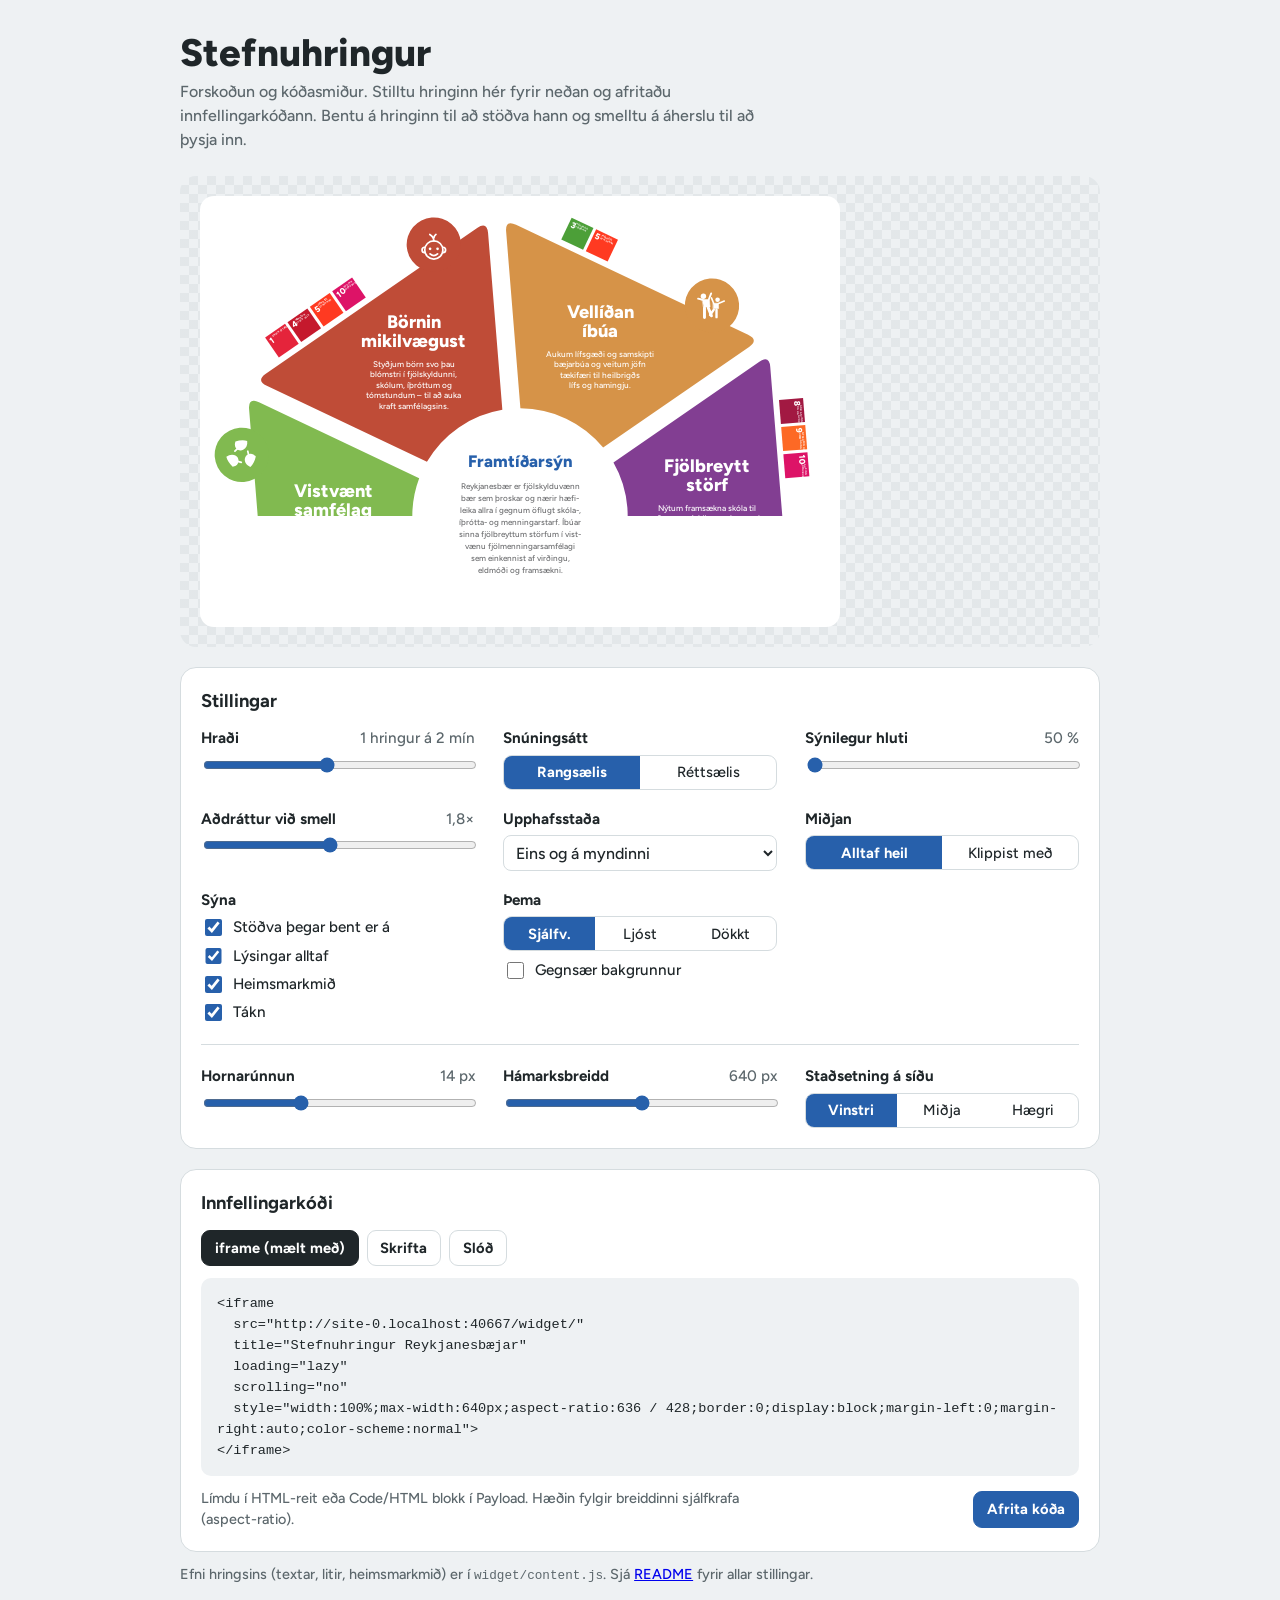
==== index.html @ a4ba89bf "Kóðasmiður: forskoðun á raunverulegu græjunni, stillingar án endurhleðslu Co-Authored-By: Claude Opu" ====
<!DOCTYPE html>
<html lang="is">
<head>
<meta charset="utf-8">
<meta name="viewport" content="width=device-width, initial-scale=1, viewport-fit=cover">
<title>Stefnuhringur – forskoðun og kóðasmiður</title>
<link rel="stylesheet" href="widget/fonts/fonts.css">
<style>
  :root {
    --page: #EEF1F3; --panel: #FFFFFF; --ink: #1F2629; --muted: #5C676C; --line: #D5DCDF;
    --accent: #2760AB;
    --font: "Circular Std", "Figtree", "Segoe UI", system-ui, -apple-system, sans-serif;
    box-sizing: border-box;
    padding-top: env(safe-area-inset-top, 0px);
    padding-bottom: env(safe-area-inset-bottom, 0px);
  }
  @media (prefers-color-scheme: dark) {
    :root:not([data-theme="light"]) { --page: #16191B; --panel: #1F2427; --ink: #E7ECEE; --muted: #9AA6AB; --line: #323B3F; --accent: #7FA8E0; }
  }
  :root[data-theme="dark"] { --page: #16191B; --panel: #1F2427; --ink: #E7ECEE; --muted: #9AA6AB; --line: #323B3F; --accent: #7FA8E0; }
  *, *::before, *::after { box-sizing: inherit; }
  html { scroll-padding-top: env(safe-area-inset-top, 0px); }
  body { margin: 0; background: var(--page); color: var(--ink); font-family: var(--font); font-size: 1rem; line-height: 1.5; }
  main { max-width: 60rem; margin: 0 auto; padding: 2rem 1.25rem 3rem; }
  h1 { font-weight: 800; font-size: clamp(1.8rem, 5vw, 2.4rem); line-height: 1.1; margin: 0 0 .35rem; }
  .lede { color: var(--muted); margin: 0 0 1.5rem; max-width: 38rem; }
  h2 { font-size: 1.15rem; font-weight: 700; margin: 0 0 .75rem; }

  .stage { padding: 1.25rem; border-radius: 16px; background:
    repeating-conic-gradient(color-mix(in srgb, var(--line) 45%, transparent) 0 25%, transparent 0 50%) 0 0 / 18px 18px; }
  .holder { width: 100%; }
  #preview { display: block; width: 100%; height: auto; border: 0; color-scheme: normal; }
  .sample { margin: .75rem 0 0; color: var(--muted); font-size: .9rem; }
  code { font-size: .88em; }

  /* ---------- builder ---------- */
  .settings { margin-top: 1.25rem; background: var(--panel); border: 1px solid var(--line); border-radius: 16px; padding: 1.25rem; }
  .grid { display: grid; grid-template-columns: repeat(auto-fit, minmax(14rem, 1fr)); gap: 1.1rem 1.75rem; }
  .ctl label.head, .ctl .head { font-weight: 700; font-size: .95rem; display: flex; justify-content: space-between; gap: .5rem; margin-bottom: .3rem; }
  .ctl output { font-weight: 500; color: var(--muted); }
  input[type=range] { width: 100%; accent-color: var(--accent); }
  select { width: 100%; font: inherit; padding: .4rem .5rem; border-radius: 8px; border: 1px solid var(--line); background: var(--panel); color: var(--ink); }
  .seg-ctl { display: flex; border: 1px solid var(--line); border-radius: 9px; overflow: hidden; }
  .seg-ctl label { flex: 1; text-align: center; padding: .35rem .4rem; cursor: pointer; font-size: .92rem; }
  .seg-ctl input { position: absolute; opacity: 0; pointer-events: none; }
  .seg-ctl label:has(input:checked) { background: var(--accent); color: var(--panel); font-weight: 700; }
  .seg-ctl label:has(input:focus-visible) { outline: 2px solid var(--accent); outline-offset: -3px; }
  .checks { display: grid; gap: .35rem; }
  .checks label { display: flex; gap: .5rem; align-items: center; font-size: .95rem; cursor: pointer; }
  .checks input { accent-color: var(--accent); width: 1.05rem; height: 1.05rem; }
  hr { border: 0; border-top: 1px solid var(--line); margin: 1.25rem 0; }

  .code { margin-top: 1.25rem; background: var(--panel); border: 1px solid var(--line); border-radius: 16px; padding: 1.25rem; }
  .tabs { display: flex; gap: .5rem; margin-bottom: .75rem; flex-wrap: wrap; }
  .tabs button, .copy { font: inherit; font-size: .92rem; font-weight: 700; border-radius: 9px; padding: .4rem .8rem; cursor: pointer; border: 1px solid var(--line); background: transparent; color: var(--ink); }
  .tabs button[aria-selected="true"] { background: var(--ink); color: var(--panel); border-color: var(--ink); }
  .copy { background: var(--accent); border-color: var(--accent); color: #fff; }
  pre { margin: 0; overflow-x: auto; background: var(--page); border-radius: 10px; padding: .9rem 1rem; font-size: .85rem; line-height: 1.55; white-space: pre-wrap; word-break: break-all; }
  .code-foot { display: flex; justify-content: space-between; align-items: center; gap: 1rem; margin-top: .75rem; flex-wrap: wrap; }
  .hint { color: var(--muted); font-size: .9rem; margin: 0; max-width: 36rem; }
</style>
</head>
<body>
<main>
  <h1>Stefnuhringur</h1>
  <p class="lede">Forskoðun og kóðasmiður. Stilltu hringinn hér fyrir neðan og afritaðu innfellingarkóðann. Bentu á hringinn til að stöðva hann og smelltu á áherslu til að þysja inn.</p>

  <div class="stage"><div class="holder" id="holder">
    <iframe id="preview" title="Forskoðun: Stefnuhringur Reykjanesbæjar" scrolling="no"></iframe>
  </div></div>

  <form class="settings" id="form">
    <h2>Stillingar</h2>
    <div class="grid">
      <div class="ctl"><label class="head" for="speed">Hraði <output id="o-speed"></output></label>
        <input id="speed" name="speed" type="range" min="0" max="20" step="1"></div>
      <div class="ctl"><span class="head">Snúningsátt</span>
        <div class="seg-ctl" role="radiogroup" aria-label="Snúningsátt">
          <label><input type="radio" name="dir" value="ccw">Rangsælis</label>
          <label><input type="radio" name="dir" value="cw">Réttsælis</label>
        </div></div>
      <div class="ctl"><label class="head" for="visible">Sýnilegur hluti <output id="o-visible"></output></label>
        <input id="visible" name="visible" type="range" min="50" max="100" step="5"></div>
      <div class="ctl"><label class="head" for="zoom">Aðdráttur við smell <output id="o-zoom"></output></label>
        <input id="zoom" name="zoom" type="range" min="1.2" max="2.5" step="0.1"></div>
      <div class="ctl"><label class="head" for="start">Upphafsstaða</label>
        <select id="start" name="start"></select></div>
      <div class="ctl"><span class="head">Miðjan</span>
        <div class="seg-ctl" role="radiogroup" aria-label="Miðjan">
          <label><input type="radio" name="hub" value="full">Alltaf heil</label>
          <label><input type="radio" name="hub" value="cut">Klippist með</label>
        </div></div>
      <div class="ctl"><span class="head">Sýna</span>
        <div class="checks">
          <label><input type="checkbox" name="pause"> Stöðva þegar bent er á</label>
          <label><input type="checkbox" name="desc"> Lýsingar alltaf</label>
          <label><input type="checkbox" name="sdg"> Heimsmarkmið</label>
          <label><input type="checkbox" name="icons"> Tákn</label>
        </div></div>
      <div class="ctl"><span class="head">Þema</span>
        <div class="seg-ctl" role="radiogroup" aria-label="Þema">
          <label><input type="radio" name="theme" value="auto">Sjálfv.</label>
          <label><input type="radio" name="theme" value="light">Ljóst</label>
          <label><input type="radio" name="theme" value="dark">Dökkt</label>
        </div>
        <div class="checks" style="margin-top:.5rem"><label><input type="checkbox" name="transparent"> Gegnsær bakgrunnur</label></div></div>
    </div>
    <hr>
    <div class="grid">
      <div class="ctl"><label class="head" for="radius">Hornarúnnun <output id="o-radius"></output></label>
        <input id="radius" name="radius" type="range" min="0" max="40" step="1"></div>
      <div class="ctl"><label class="head" for="maxw">Hámarksbreidd <output id="o-maxw"></output></label>
        <input id="maxw" name="maxw" type="range" min="280" max="1000" step="20"></div>
      <div class="ctl"><span class="head">Staðsetning á síðu</span>
        <div class="seg-ctl" role="radiogroup" aria-label="Staðsetning á síðu">
          <label><input type="radio" name="align" value="left">Vinstri</label>
          <label><input type="radio" name="align" value="center">Miðja</label>
          <label><input type="radio" name="align" value="right">Hægri</label>
        </div></div>
    </div>
  </form>

  <section class="code">
    <h2>Innfellingarkóði</h2>
    <div class="tabs" role="tablist">
      <button type="button" role="tab" aria-selected="true" data-tab="iframe">iframe (mælt með)</button>
      <button type="button" role="tab" aria-selected="false" data-tab="script">Skrifta</button>
      <button type="button" role="tab" aria-selected="false" data-tab="url">Slóð</button>
    </div>
    <pre id="codeOut"></pre>
    <div class="code-foot">
      <p class="hint" id="codeHint"></p>
      <button type="button" class="copy" id="copy">Afrita kóða</button>
    </div>
  </section>
  <p class="sample">Efni hringsins (textar, litir, heimsmarkmið) er í <code>widget/content.js</code>. Sjá <a href="https://github.com/Reykjanesbaer/stefnuhringur#readme">README</a> fyrir allar stillingar.</p>
</main>

<script src="widget/content.js"></script>
<script src="widget/config.js"></script>
<script>
/*
 * Kóðasmiður. Forskoðunin er raunverulega græjan (widget/) í iframe, svo
 * ritstjóri sér nákvæmlega það sem vefurinn fær. Stillingar berast henni
 * með postMessage — hún endurhleðst ekki og hringurinn hoppar ekki.
 */
(function () {
  'use strict';

  var cfg = window.StefnuConfig;
  var content = window.StefnuContent;
  var base = location.origin + location.pathname.replace(/[^/]*$/, '');
  var $ = function (id) { return document.getElementById(id); };

  var SPEED_STEPS = [0, 600, 480, 360, 300, 240, 200, 180, 150, 120, 100, 90, 75, 60, 50, 45, 40, 35, 30, 25, 20];
  /* Stillingar sem stýra aðeins iframe-inum, ekki græjunni */
  var FRAME_DEF = { maxw: 640, align: 'left' };

  var q = new URLSearchParams(location.search);
  var opts = cfg.parse(location.search);
  var maxw = parseInt(q.get('maxw'), 10);
  var frameOpts = {
    maxw: maxw >= 280 && maxw <= 1000 ? maxw : FRAME_DEF.maxw,
    align: ['left', 'center', 'right'].indexOf(q.get('align')) !== -1 ? q.get('align') : FRAME_DEF.align
  };

  var form = $('form'), frame = $('preview'), startSel = form.elements.start;
  var tab = 'iframe';

  function speedToStep(s) {
    var best = 0, d = Infinity;
    SPEED_STEPS.forEach(function (v, i) {
      var dd = Math.abs(v - s);
      if (dd < d) { d = dd; best = i; }
    });
    return best;
  }

  function fmtSpeed(s) {
    if (!s) return 'stopp';
    var m = Math.floor(s / 60), r = s % 60;
    return '1 hringur á ' + (m ? m + ' mín' + (r ? ' ' + r + ' sek' : '') : r + ' sek');
  }

  function margins(align) {
    if (align === 'center') return 'margin-left:auto;margin-right:auto';
    if (align === 'right') return 'margin-left:auto;margin-right:0';
    return 'margin-left:0;margin-right:auto';
  }

  /* Upphafsstöður úr content.js */
  [['mynd', 'Eins og á myndinni']].concat(content.segments.map(function (s) {
    return [s.key, s.title.join(' ') + ' efst'];
  })).forEach(function (p) {
    var o = document.createElement('option');
    o.value = p[0];
    o.textContent = p[1];
    startSel.appendChild(o);
  });

  function toForm() {
    var el = form.elements;
    el.speed.value = speedToStep(opts.speed);
    el.visible.value = opts.visible;
    el.zoom.value = opts.zoom;
    el.radius.value = opts.radius;
    el.maxw.value = frameOpts.maxw;
    startSel.value = opts.start;
    ['dir', 'hub', 'theme'].forEach(function (n) {
      form.querySelectorAll('input[name=' + n + ']').forEach(function (r) { r.checked = r.value === opts[n]; });
    });
    form.querySelectorAll('input[name=align]').forEach(function (r) { r.checked = r.value === frameOpts.align; });
    ['pause', 'desc', 'sdg', 'icons'].forEach(function (n) { el[n].checked = !!opts[n]; });
    el.transparent.checked = opts.bg === 'transparent';
  }

  function fromForm() {
    var el = form.elements, raw = {};
    raw.speed = SPEED_STEPS[+el.speed.value];
    raw.visible = el.visible.value;
    raw.zoom = el.zoom.value;
    raw.radius = el.radius.value;
    raw.start = startSel.value;
    ['dir', 'hub', 'theme'].forEach(function (n) {
      var r = form.querySelector('input[name=' + n + ']:checked');
      raw[n] = r ? r.value : null;
    });
    ['pause', 'desc', 'sdg', 'icons'].forEach(function (n) { raw[n] = el[n].checked ? 1 : 0; });
    raw.bg = el.transparent.checked ? 'transparent' : '';
    opts = cfg.parse(raw);
    frameOpts.maxw = +el.maxw.value;
    var a = form.querySelector('input[name=align]:checked');
    frameOpts.align = a ? a.value : 'left';
    sendToPreview();
    render();
  }

  function widgetQuery() {
    var p = new URLSearchParams();
    cfg.changed(opts).forEach(function (kv) { p.set(kv[0], kv[1]); });
    return p.toString();
  }

  function sendToPreview() {
    if (!frame.contentWindow) return;
    frame.contentWindow.postMessage({ type: 'stefnuhringur:options', options: opts }, location.origin);
  }

  function render() {
    var ratio = cfg.aspect(opts);
    var marg = margins(frameOpts.align);

    $('o-speed').textContent = fmtSpeed(opts.speed);
    $('o-visible').textContent = opts.visible + ' %';
    $('o-zoom').textContent = opts.zoom.toFixed(1).replace('.', ',') + '×';
    $('o-radius').textContent = opts.radius + ' px';
    $('o-maxw').textContent = frameOpts.maxw + ' px';

    var holder = $('holder');
    holder.style.maxWidth = frameOpts.maxw + 'px';
    holder.style.marginLeft = frameOpts.align === 'left' ? '0' : 'auto';
    holder.style.marginRight = frameOpts.align === 'right' ? '0' : 'auto';
    frame.style.aspectRatio = ratio;

    var wq = widgetQuery();
    var url = base + 'widget/' + (wq ? '?' + wq : '');
    var code = '', hint = '';

    if (tab === 'iframe') {
      code = '<iframe\n' +
        '  src="' + url + '"\n' +
        '  title="' + content.label + '"\n' +
        '  loading="lazy"\n' +
        '  scrolling="no"\n' +
        '  style="width:100%;max-width:' + frameOpts.maxw + 'px;aspect-ratio:' + ratio +
        ';border:0;display:block;' + marg + ';color-scheme:normal">\n' +
        '</iframe>';
      hint = 'Límdu í HTML-reit eða Code/HTML blokk í Payload. Hæðin fylgir breiddinni sjálfkrafa (aspect-ratio).';
    } else if (tab === 'script') {
      var attrs = cfg.changed(opts).map(function (kv) { return '  data-' + kv[0] + '="' + kv[1] + '"'; });
      if (frameOpts.align !== 'left') attrs.push('  data-align="' + frameOpts.align + '"');
      attrs.push('  data-max-width="' + frameOpts.maxw + 'px"');
      code = '<script\n  src="' + base + 'embed.js"\n' + attrs.join('\n') + '>\n<\/script>';
      hint = 'Aðeins ef Payload-uppsetningin leyfir <script>. Annars skaltu nota iframe.';
    } else {
      code = url;
      hint = 'Bein slóð á græjuna, t.d. til að prófa stillingar.';
    }
    $('codeOut').textContent = code;
    $('codeHint').textContent = hint;

    /* Slóð síðunnar geymir stillingarnar svo hægt sé að deila henni */
    var pq = new URLSearchParams(wq);
    if (frameOpts.maxw !== FRAME_DEF.maxw) pq.set('maxw', frameOpts.maxw);
    if (frameOpts.align !== FRAME_DEF.align) pq.set('align', frameOpts.align);
    try {
      history.replaceState(null, '', location.pathname + (pq.toString() ? '?' + pq : ''));
    } catch (e) { /* t.d. file:// */ }
  }

  form.addEventListener('input', fromForm);
  form.addEventListener('change', fromForm);
  form.addEventListener('submit', function (e) { e.preventDefault(); });

  document.querySelectorAll('.tabs button').forEach(function (b) {
    b.addEventListener('click', function () {
      tab = b.dataset.tab;
      document.querySelectorAll('.tabs button').forEach(function (x) {
        x.setAttribute('aria-selected', x === b ? 'true' : 'false');
      });
      render();
    });
  });

  $('copy').addEventListener('click', function (e) {
    var btn = e.currentTarget, out = $('codeOut');
    function done(text) {
      btn.textContent = text;
      setTimeout(function () { btn.textContent = 'Afrita kóða'; }, 1800);
    }
    function selectCode() {
      var r = document.createRange();
      r.selectNodeContents(out);
      var s = getSelection();
      s.removeAllRanges();
      s.addRange(r);
      done('Valið, ýttu á Ctrl+C');
    }
    if (navigator.clipboard && navigator.clipboard.writeText) {
      navigator.clipboard.writeText(out.textContent).then(function () { done('Afritað'); }, selectCode);
    } else selectCode();
  });

  /* Græjan fær stillingarnar í slóðinni við fyrstu hleðslu og aftur eftir hana */
  var wq0 = widgetQuery();
  frame.addEventListener('load', sendToPreview);
  frame.src = 'widget/' + (wq0 ? '?' + wq0 : '');

  toForm();
  render();
})();
</script>
</body>
</html>
---- widget/fonts/fonts.css ----
/*
 * Stefnuhringur — letur.
 *
 * Græjan notar breytuna --sh-font (widget.css):
 *   "Circular Std", "Figtree", system-ui, …
 *
 * CIRCULAR STD (letur Reykjanesbæjar, leyfisskylt frá Lineto)
 * Til að virkja: settu vefútgáfur í þessa möppu og taktu athugasemdina af
 * @font-face-reglunum hér fyrir neðan.
 *
 *   CircularStd-Book.woff2   → texti í miðju og lýsingar (500)
 *   CircularStd-Bold.woff2   → tölur á heimsmarkmiðareitum (700)
 *   CircularStd-Black.woff2  → heiti áherslna og „Framtíðarsýn“ (800)
 *
 * Breyting úr .otf:  pip install fonttools brotli
 *   fonttools ttLib.woff2 compress CircularStd-Book.otf
 *
 * Þar til þær eru komnar er Figtree (SIL OFL 1.1) notað, sjá OFL-Figtree.txt.
 */

/*
@font-face {
  font-family: "Circular Std";
  src: url("CircularStd-Book.woff2") format("woff2");
  font-weight: 400 500;
  font-style: normal;
  font-display: swap;
}
@font-face {
  font-family: "Circular Std";
  src: url("CircularStd-Bold.woff2") format("woff2");
  font-weight: 600 700;
  font-style: normal;
  font-display: swap;
}
@font-face {
  font-family: "Circular Std";
  src: url("CircularStd-Black.woff2") format("woff2");
  font-weight: 800 900;
  font-style: normal;
  font-display: swap;
}
*/

@font-face {
  font-family: "Figtree";
  src: url("figtree-500.woff2") format("woff2");
  font-weight: 400 500;
  font-style: normal;
  font-display: swap;
}
@font-face {
  font-family: "Figtree";
  src: url("figtree-700.woff2") format("woff2");
  font-weight: 600 700;
  font-style: normal;
  font-display: swap;
}
@font-face {
  font-family: "Figtree";
  src: url("figtree-800.woff2") format("woff2");
  font-weight: 800 900;
  font-style: normal;
  font-display: swap;
}
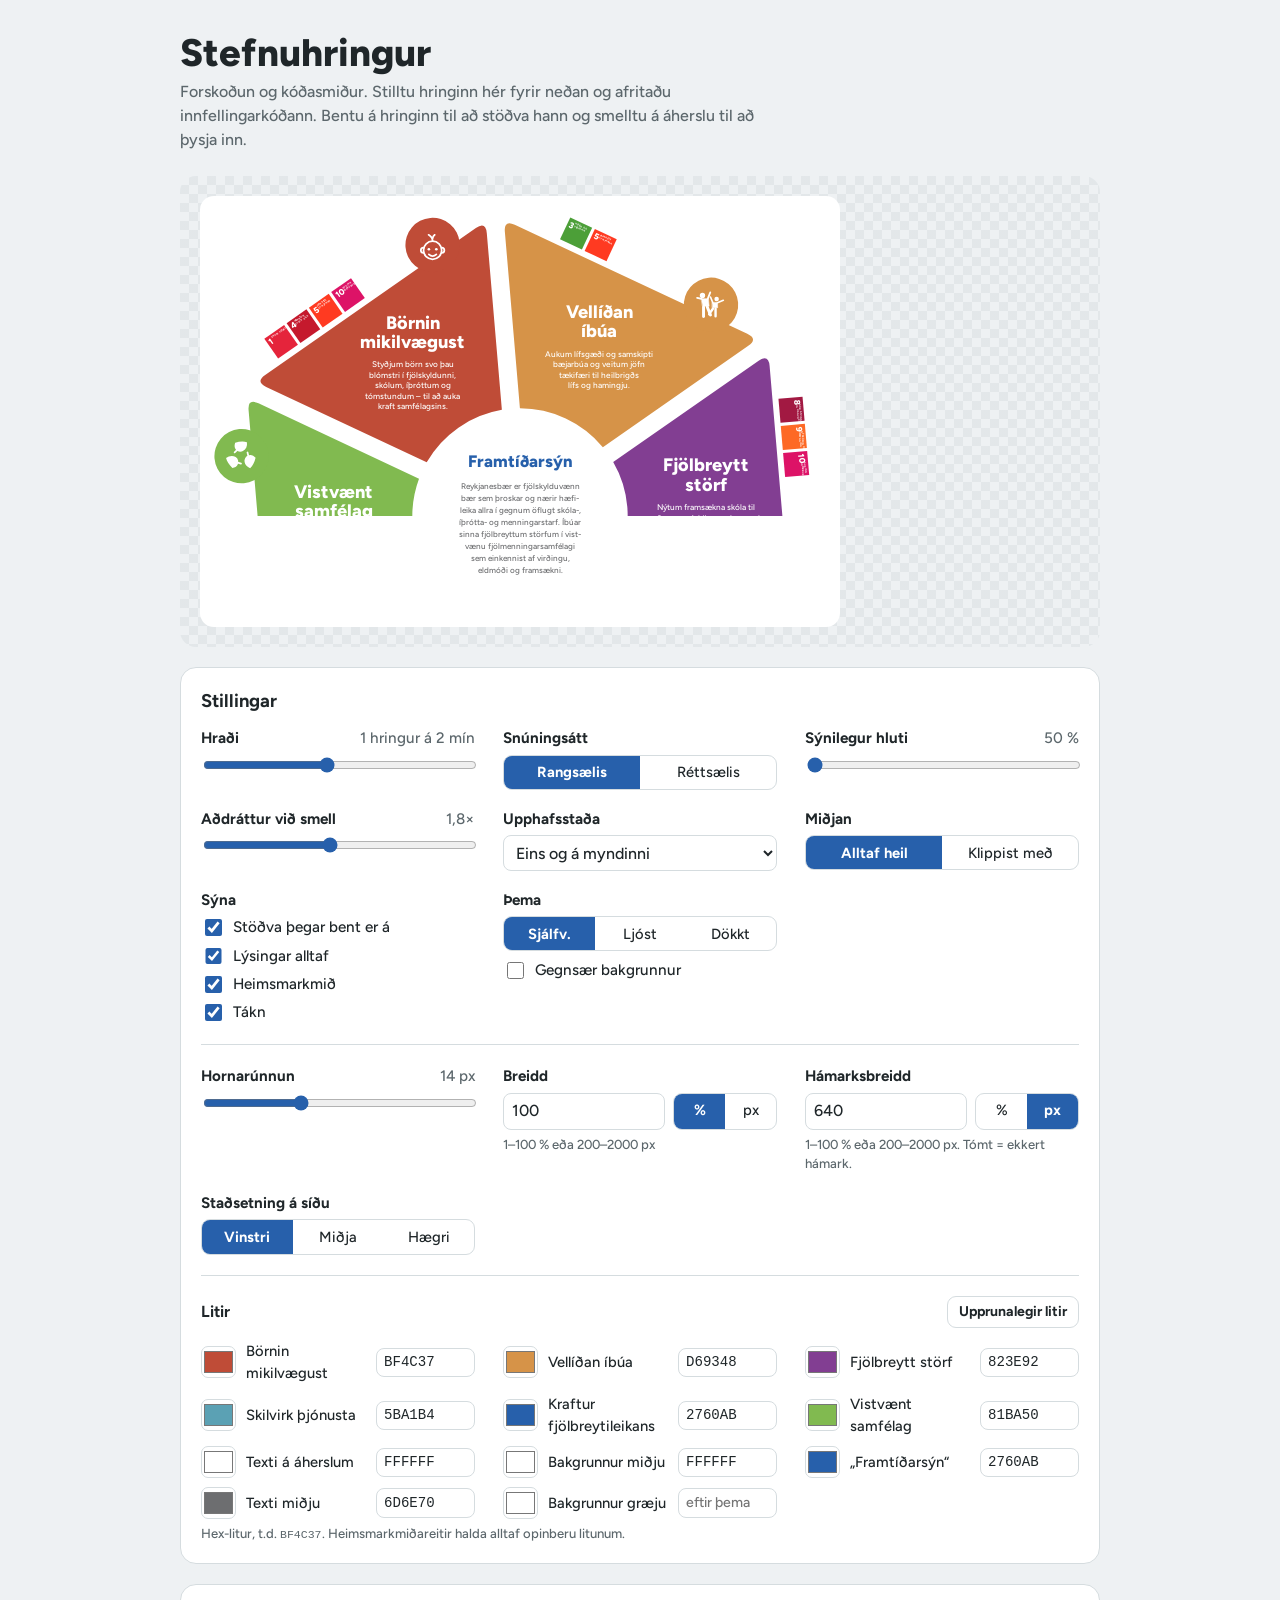
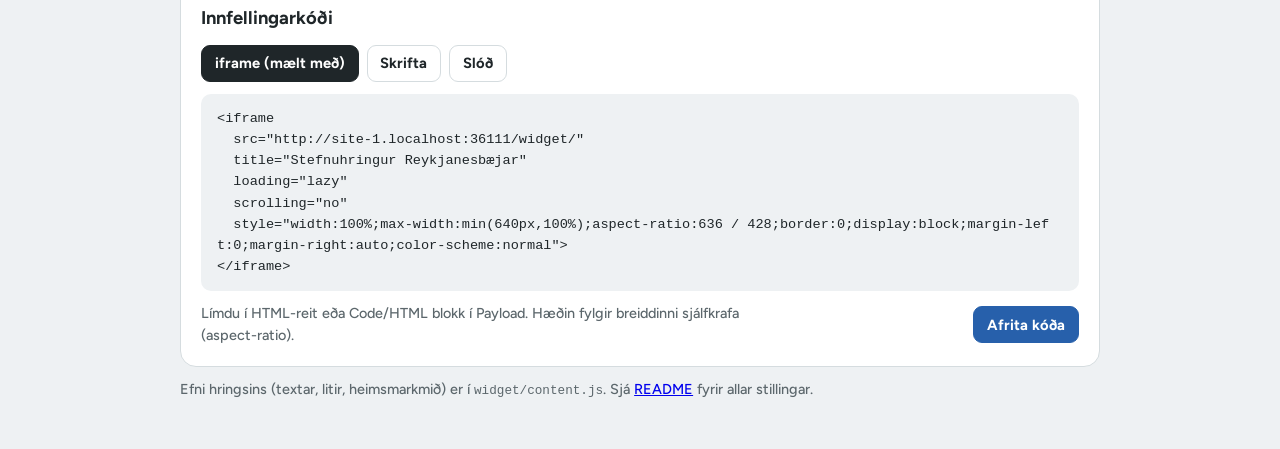
==== commit 6765b2c7: "Kóðasmiður: Litir-hluti og Breidd / Hámarksbreidd með % / px Litaval og hex-reitur samstillt í báðar" ====
--- a/index.html
+++ b/index.html
@@ -49,6 +49,23 @@
   .checks label { display: flex; gap: .5rem; align-items: center; font-size: .95rem; cursor: pointer; }
   .checks input { accent-color: var(--accent); width: 1.05rem; height: 1.05rem; }
   hr { border: 0; border-top: 1px solid var(--line); margin: 1.25rem 0; }
+  h3 { font-size: 1rem; font-weight: 700; margin: 0 0 .75rem; }
+  .field-hint { color: var(--muted); font-size: .82rem; margin: .3rem 0 0; }
+
+  .size { display: flex; gap: .5rem; align-items: stretch; }
+  .size input[type=number] { flex: 1; min-width: 0; font: inherit; padding: .35rem .5rem; border-radius: 8px; border: 1px solid var(--line); background: var(--panel); color: var(--ink); }
+  .size .seg-ctl { flex: 0 0 6.5rem; }
+
+  .colors-head { display: flex; justify-content: space-between; align-items: center; gap: 1rem; flex-wrap: wrap; margin-bottom: .75rem; }
+  .colors-head h3 { margin: 0; }
+  .reset { font: inherit; font-size: .88rem; font-weight: 700; border-radius: 9px; padding: .3rem .7rem; cursor: pointer; border: 1px solid var(--line); background: transparent; color: var(--ink); }
+  .colors { display: grid; grid-template-columns: repeat(auto-fill, minmax(15.5rem, 1fr)); gap: .55rem 1.75rem; }
+  .color-row { display: grid; grid-template-columns: 2.2rem 1fr 6.2rem; gap: .6rem; align-items: center; }
+  .color-row label { font-size: .92rem; }
+  .color-row input[type=color] { width: 2.2rem; height: 2rem; padding: 0; border: 1px solid var(--line); border-radius: 7px; background: none; cursor: pointer; }
+  .color-row input[type=text] { width: 100%; font: .88rem ui-monospace, SFMono-Regular, Menlo, Consolas, monospace; text-transform: uppercase; padding: .35rem .45rem; border-radius: 8px; border: 1px solid var(--line); background: var(--panel); color: var(--ink); }
+  .color-row input[type=text]::placeholder { text-transform: none; font-family: var(--font); }
+  input[aria-invalid="true"] { border-color: #C62828 !important; box-shadow: 0 0 0 1px #C62828; }
 
   .code { margin-top: 1.25rem; background: var(--panel); border: 1px solid var(--line); border-radius: 16px; padding: 1.25rem; }
   .tabs { display: flex; gap: .5rem; margin-bottom: .75rem; flex-wrap: wrap; }
@@ -109,8 +126,24 @@
     <div class="grid">
       <div class="ctl"><label class="head" for="radius">Hornarúnnun <output id="o-radius"></output></label>
         <input id="radius" name="radius" type="range" min="0" max="40" step="1"></div>
-      <div class="ctl"><label class="head" for="maxw">Hámarksbreidd <output id="o-maxw"></output></label>
-        <input id="maxw" name="maxw" type="range" min="280" max="1000" step="20"></div>
+      <div class="ctl"><label class="head" for="width">Breidd</label>
+        <div class="size">
+          <input id="width" name="width" type="number" inputmode="decimal" min="1" max="2000" aria-describedby="width-hint">
+          <div class="seg-ctl" role="radiogroup" aria-label="Eining breiddar">
+            <label><input type="radio" name="widthUnit" value="%">%</label>
+            <label><input type="radio" name="widthUnit" value="px">px</label>
+          </div>
+        </div>
+        <p class="field-hint" id="width-hint">1–100 % eða 200–2000 px</p></div>
+      <div class="ctl"><label class="head" for="maxw">Hámarksbreidd</label>
+        <div class="size">
+          <input id="maxw" name="maxw" type="number" inputmode="decimal" min="1" max="2000" placeholder="ekkert hámark" aria-describedby="maxw-hint">
+          <div class="seg-ctl" role="radiogroup" aria-label="Eining hámarksbreiddar">
+            <label><input type="radio" name="maxwUnit" value="%">%</label>
+            <label><input type="radio" name="maxwUnit" value="px">px</label>
+          </div>
+        </div>
+        <p class="field-hint" id="maxw-hint">1–100 % eða 200–2000 px. Tómt = ekkert hámark.</p></div>
       <div class="ctl"><span class="head">Staðsetning á síðu</span>
         <div class="seg-ctl" role="radiogroup" aria-label="Staðsetning á síðu">
           <label><input type="radio" name="align" value="left">Vinstri</label>
@@ -118,6 +151,13 @@
           <label><input type="radio" name="align" value="right">Hægri</label>
         </div></div>
     </div>
+    <hr>
+    <div class="colors-head">
+      <h3>Litir</h3>
+      <button type="button" class="reset" id="resetColors">Upprunalegir litir</button>
+    </div>
+    <div class="colors" id="colors"></div>
+    <p class="field-hint">Hex-litur, t.d. <code>BF4C37</code>. Heimsmarkmiðareitir halda alltaf opinberu litunum.</p>
   </form>
 
   <section class="code">
@@ -153,14 +193,23 @@
   var $ = function (id) { return document.getElementById(id); };
 
   var SPEED_STEPS = [0, 600, 480, 360, 300, 240, 200, 180, 150, 120, 100, 90, 75, 60, 50, 45, 40, 35, 30, 25, 20];
-  /* Stillingar sem stýra aðeins iframe-inum, ekki græjunni */
-  var FRAME_DEF = { maxw: 640, align: 'left' };
+  /*
+   * Stillingar sem stýra aðeins iframe-inum, ekki græjunni. Breiddir eru
+   * staðfestar með parseSize í widget/config.js, sama falli og embed.js notar.
+   */
+  var FRAME_DEF = { width: cfg.SIZE.width.def, maxw: cfg.SIZE.maxWidth.def, align: 'left' };
+
+  var COLOR_LABELS = {
+    text: 'Texti á áherslum', hubbg: 'Bakgrunnur miðju', hubtitle: '„Framtíðarsýn“',
+    hubtext: 'Texti miðju', bgcolor: 'Bakgrunnur græju'
+  };
+  content.segments.forEach(function (s) { COLOR_LABELS[s.key] = s.title.join(' '); });
 
   var q = new URLSearchParams(location.search);
   var opts = cfg.parse(location.search);
-  var maxw = parseInt(q.get('maxw'), 10);
   var frameOpts = {
-    maxw: maxw >= 280 && maxw <= 1000 ? maxw : FRAME_DEF.maxw,
+    width: cfg.size(q.get('width'), 'width'),
+    maxw: cfg.size(q.get('maxw'), 'maxWidth'),
     align: ['left', 'center', 'right'].indexOf(q.get('align')) !== -1 ? q.get('align') : FRAME_DEF.align
   };
 
@@ -198,13 +247,102 @@
     startSel.appendChild(o);
   });
 
+  /* ---------- Litir: litaval + hex-reitur, samstillt í báðar áttir ---------- */
+
+  var colorBox = $('colors');
+  cfg.COLOR_KEYS.forEach(function (k) {
+    var row = document.createElement('div');
+    row.className = 'color-row';
+    row.innerHTML =
+      '<input type="color" id="pick-' + k + '" aria-label="' + COLOR_LABELS[k] + ': litaval">' +
+      '<label for="hex-' + k + '">' + COLOR_LABELS[k] + '</label>' +
+      '<input type="text" id="hex-' + k + '" data-color="' + k + '" maxlength="7" ' +
+      'spellcheck="false" autocomplete="off" autocapitalize="characters"' +
+      (k === 'bgcolor' ? ' placeholder="eftir þema"' : '') + '>';
+    colorBox.appendChild(row);
+
+    var pick = row.querySelector('input[type=color]'), hex = row.querySelector('input[type=text]');
+    /* Þessir hlustarar keyra á undan form-hlustaranum (sem hlustar á bubbling) */
+    pick.addEventListener('input', function () {
+      hex.value = pick.value.slice(1).toUpperCase();
+      hex.removeAttribute('aria-invalid');
+    });
+    hex.addEventListener('input', function () {
+      var c = cfg.parseColor(hex.value);
+      if (c) pick.value = '#' + c;
+      markColor(k, hex, c);
+    });
+  });
+
+  function markColor(k, hex, c) {
+    var ok = !!c || (k === 'bgcolor' && hex.value.trim() === '');
+    if (ok) hex.removeAttribute('aria-invalid');
+    else hex.setAttribute('aria-invalid', 'true');
+  }
+
+  function colorsToForm() {
+    cfg.COLOR_KEYS.forEach(function (k) {
+      var hex = $('hex-' + k);
+      hex.value = opts[k];
+      $('pick-' + k).value = '#' + (opts[k] || 'FFFFFF');
+      hex.removeAttribute('aria-invalid');
+    });
+  }
+
+  $('resetColors').addEventListener('click', function () {
+    cfg.COLOR_KEYS.forEach(function (k) { opts[k] = cfg.SPEC[k].def; });
+    colorsToForm();
+    fromForm();
+  });
+
+  /* ---------- Breidd: tala + % / px ---------- */
+
+  function splitSize(v) {
+    if (v === 'none') return ['', 'px'];
+    var m = /^([\d.]+)(%|px)$/.exec(v);
+    return m ? [m[1], m[2]] : ['', 'px'];
+  }
+
+  function sizeToForm(name, v) {
+    var parts = splitSize(v);
+    form.elements[name].value = parts[0];
+    form.querySelectorAll('input[name=' + name + 'Unit]').forEach(function (r) { r.checked = r.value === parts[1]; });
+    form.elements[name].removeAttribute('aria-invalid');
+  }
+
+  /* Les tölu + einingu; ógilt gildi fær aria-invalid og sjálfgefið er notað */
+  function sizeFromForm(name, kind) {
+    var input = form.elements[name];
+    var unit = (form.querySelector('input[name=' + name + 'Unit]:checked') || {}).value || 'px';
+    var raw = input.value.trim();
+    if (raw === '' && kind === 'maxWidth') { input.removeAttribute('aria-invalid'); return 'none'; }
+    var v = cfg.parseSize(raw + unit, kind);
+    if (v) input.removeAttribute('aria-invalid');
+    else input.setAttribute('aria-invalid', 'true');
+    return v || cfg.SIZE[kind].def;
+  }
+
+  /* Skipt um einingu: stingum upp á skynsamlegu gildi ef talan passar ekki */
+  ['width', 'maxw'].forEach(function (name) {
+    form.querySelectorAll('input[name=' + name + 'Unit]').forEach(function (r) {
+      r.addEventListener('change', function () {
+        var input = form.elements[name], n = parseFloat(input.value);
+        if (!isFinite(n)) return;
+        if (r.value === '%' && n > 100) input.value = 100;
+        if (r.value === 'px' && n < 200) input.value = name === 'width' ? 480 : 640;
+      });
+    });
+  });
+
   function toForm() {
     var el = form.elements;
     el.speed.value = speedToStep(opts.speed);
     el.visible.value = opts.visible;
     el.zoom.value = opts.zoom;
     el.radius.value = opts.radius;
-    el.maxw.value = frameOpts.maxw;
+    sizeToForm('width', frameOpts.width);
+    sizeToForm('maxw', frameOpts.maxw);
+    colorsToForm();
     startSel.value = opts.start;
     ['dir', 'hub', 'theme'].forEach(function (n) {
       form.querySelectorAll('input[name=' + n + ']').forEach(function (r) { r.checked = r.value === opts[n]; });
@@ -227,8 +365,10 @@
     });
     ['pause', 'desc', 'sdg', 'icons'].forEach(function (n) { raw[n] = el[n].checked ? 1 : 0; });
     raw.bg = el.transparent.checked ? 'transparent' : '';
+    cfg.COLOR_KEYS.forEach(function (k) { raw[k] = $('hex-' + k).value; });
     opts = cfg.parse(raw);
-    frameOpts.maxw = +el.maxw.value;
+    frameOpts.width = sizeFromForm('width', 'width');
+    frameOpts.maxw = sizeFromForm('maxw', 'maxWidth');
     var a = form.querySelector('input[name=align]:checked');
     frameOpts.align = a ? a.value : 'left';
     sendToPreview();
@@ -254,12 +394,9 @@
     $('o-visible').textContent = opts.visible + ' %';
     $('o-zoom').textContent = opts.zoom.toFixed(1).replace('.', ',') + '×';
     $('o-radius').textContent = opts.radius + ' px';
-    $('o-maxw').textContent = frameOpts.maxw + ' px';
-
-    var holder = $('holder');
-    holder.style.maxWidth = frameOpts.maxw + 'px';
-    holder.style.marginLeft = frameOpts.align === 'left' ? '0' : 'auto';
-    holder.style.marginRight = frameOpts.align === 'right' ? '0' : 'auto';
+    /* Forskoðunin notar nákvæmlega sömu breidd og kóðinn */
+    var sizeCss = cfg.sizeCss(frameOpts.width, frameOpts.maxw);
+    $('holder').style.cssText = sizeCss + ';' + marg;
     frame.style.aspectRatio = ratio;
 
     var wq = widgetQuery();
@@ -272,14 +409,15 @@
         '  title="' + content.label + '"\n' +
         '  loading="lazy"\n' +
         '  scrolling="no"\n' +
-        '  style="width:100%;max-width:' + frameOpts.maxw + 'px;aspect-ratio:' + ratio +
+        '  style="' + sizeCss + ';aspect-ratio:' + ratio +
         ';border:0;display:block;' + marg + ';color-scheme:normal">\n' +
         '</iframe>';
       hint = 'Límdu í HTML-reit eða Code/HTML blokk í Payload. Hæðin fylgir breiddinni sjálfkrafa (aspect-ratio).';
     } else if (tab === 'script') {
       var attrs = cfg.changed(opts).map(function (kv) { return '  data-' + kv[0] + '="' + kv[1] + '"'; });
       if (frameOpts.align !== 'left') attrs.push('  data-align="' + frameOpts.align + '"');
-      attrs.push('  data-max-width="' + frameOpts.maxw + 'px"');
+      if (frameOpts.width !== FRAME_DEF.width) attrs.push('  data-width="' + frameOpts.width + '"');
+      attrs.push('  data-max-width="' + frameOpts.maxw + '"');
       code = '<script\n  src="' + base + 'embed.js"\n' + attrs.join('\n') + '>\n<\/script>';
       hint = 'Aðeins ef Payload-uppsetningin leyfir <script>. Annars skaltu nota iframe.';
     } else {
@@ -291,6 +429,7 @@
 
     /* Slóð síðunnar geymir stillingarnar svo hægt sé að deila henni */
     var pq = new URLSearchParams(wq);
+    if (frameOpts.width !== FRAME_DEF.width) pq.set('width', frameOpts.width);
     if (frameOpts.maxw !== FRAME_DEF.maxw) pq.set('maxw', frameOpts.maxw);
     if (frameOpts.align !== FRAME_DEF.align) pq.set('align', frameOpts.align);
     try {
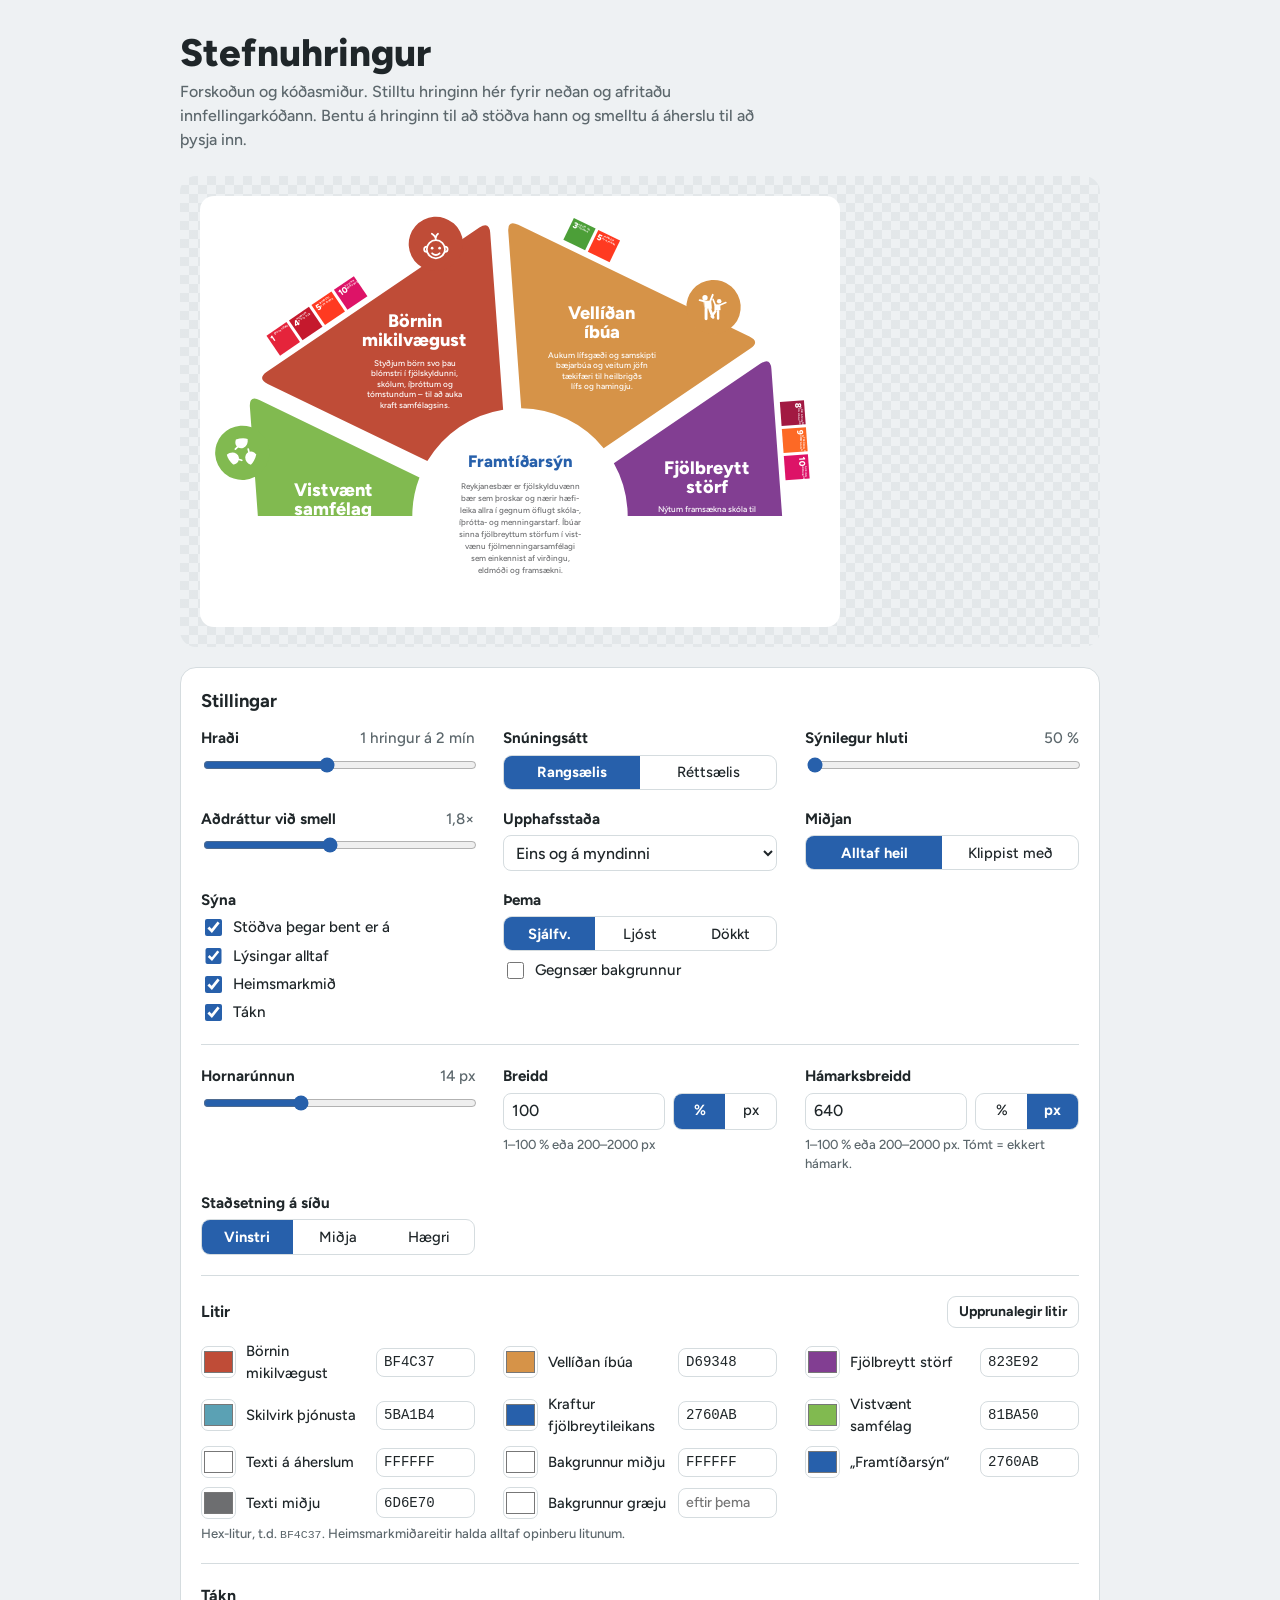
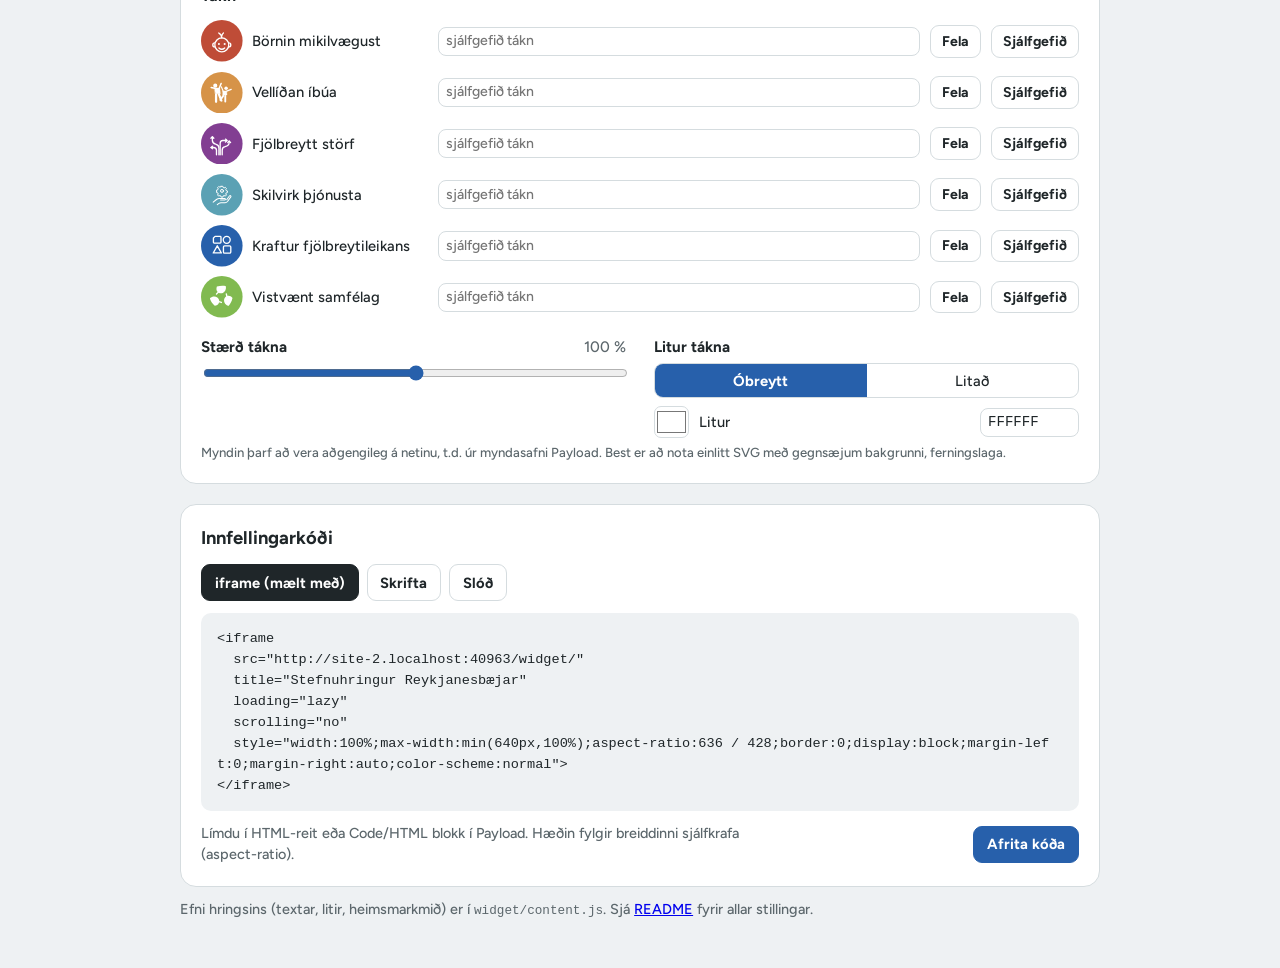
==== commit c59c1ab8: "Kóðasmiður: Tákn-hluti með forskoðun, slóð, Fela / Sjálfgefið, stærð og lit Ógild slóð eða mynd sem " ====
--- a/index.html
+++ b/index.html
@@ -65,6 +65,21 @@
   .color-row input[type=color] { width: 2.2rem; height: 2rem; padding: 0; border: 1px solid var(--line); border-radius: 7px; background: none; cursor: pointer; }
   .color-row input[type=text] { width: 100%; font: .88rem ui-monospace, SFMono-Regular, Menlo, Consolas, monospace; text-transform: uppercase; padding: .35rem .45rem; border-radius: 8px; border: 1px solid var(--line); background: var(--panel); color: var(--ink); }
   .color-row input[type=text]::placeholder { text-transform: none; font-family: var(--font); }
+  .icon-rows { display: grid; gap: .6rem; }
+  .icon-row { display: grid; grid-template-columns: 2.6rem 11rem 1fr auto auto; gap: .6rem; align-items: center; }
+  .icon-row .prev { width: 2.6rem; height: 2.6rem; display: block; }
+  .icon-row label { font-size: .92rem; }
+  .icon-row input[type=text] { width: 100%; min-width: 0; font: .88rem ui-monospace, SFMono-Regular, Menlo, Consolas, monospace; padding: .35rem .45rem; border-radius: 8px; border: 1px solid var(--line); background: var(--panel); color: var(--ink); }
+  .icon-row input[type=text]::placeholder { font-family: var(--font); }
+  .icon-row .err { grid-column: 3 / -1; margin: -.3rem 0 0; color: #C62828; font-size: .82rem; }
+  @media (max-width: 40rem) {
+    .icon-row { grid-template-columns: 2.6rem 1fr auto auto; }
+    .icon-row label { grid-column: 2 / -1; }
+    .icon-row input[type=text] { grid-column: 1 / 3; }
+    .icon-row .err { grid-column: 1 / -1; }
+  }
+  .tint { display: grid; gap: .5rem; }
+  .tint .color-row { grid-template-columns: 2.2rem 1fr 6.2rem; }
   input[aria-invalid="true"] { border-color: #C62828 !important; box-shadow: 0 0 0 1px #C62828; }
 
   .code { margin-top: 1.25rem; background: var(--panel); border: 1px solid var(--line); border-radius: 16px; padding: 1.25rem; }
@@ -158,6 +173,26 @@
     </div>
     <div class="colors" id="colors"></div>
     <p class="field-hint">Hex-litur, t.d. <code>BF4C37</code>. Heimsmarkmiðareitir halda alltaf opinberu litunum.</p>
+    <hr>
+    <h3>Tákn</h3>
+    <div class="icon-rows" id="iconRows"></div>
+    <div class="grid" style="margin-top:1.1rem">
+      <div class="ctl"><label class="head" for="iconsize">Stærð tákna <output id="o-iconsize"></output></label>
+        <input id="iconsize" name="iconsize" type="range" min="60" max="140" step="5"></div>
+      <div class="ctl"><span class="head">Litur tákna</span>
+        <div class="tint">
+          <div class="seg-ctl" role="radiogroup" aria-label="Litur tákna">
+            <label><input type="radio" name="tintMode" value="none">Óbreytt</label>
+            <label><input type="radio" name="tintMode" value="color">Litað</label>
+          </div>
+          <div class="color-row">
+            <input type="color" id="pick-icontint" aria-label="Litur tákna: litaval">
+            <label for="hex-icontint">Litur</label>
+            <input type="text" id="hex-icontint" maxlength="7" spellcheck="false" autocomplete="off" autocapitalize="characters">
+          </div>
+        </div></div>
+    </div>
+    <p class="field-hint">Myndin þarf að vera aðgengileg á netinu, t.d. úr myndasafni Payload. Best er að nota einlitt SVG með gegnsæjum bakgrunni, ferningslaga.</p>
   </form>
 
   <section class="code">
@@ -292,8 +327,147 @@
   $('resetColors').addEventListener('click', function () {
     cfg.COLOR_KEYS.forEach(function (k) { opts[k] = cfg.SPEC[k].def; });
     colorsToForm();
+    iconsToForm();
     fromForm();
   });
+
+  /* ---------- Tákn: slóð á eigin mynd, fela eða sjálfgefið ---------- */
+
+  var SVGNS = 'http://www.w3.org/2000/svg';
+  var ICON_ERR = 'Ekki tókst að hlaða myndinni. Athugaðu slóðina og að hún byrji á https://';
+  var iconFailed = {};   /* lykill → slóð sem hlóðst ekki */
+  var iconRows = {};
+
+  function svgEl(tag, attrs, parent) {
+    var n = document.createElementNS(SVGNS, tag);
+    for (var k in attrs) n.setAttribute(k, attrs[k]);
+    if (parent) parent.appendChild(n);
+    return n;
+  }
+
+  /* Slóðir innan repósins eru miðaðar við widget/, eins og í græjunni */
+  function resolveIcon(v) {
+    try { return new URL(v, base + 'widget/').href; } catch (e) { return ''; }
+  }
+
+  content.segments.forEach(function (s) {
+    var k = s.key, row = document.createElement('div');
+    row.className = 'icon-row';
+
+    var prev = svgEl('svg', { 'class': 'prev', viewBox: '-27 -27 54 54', 'aria-hidden': 'true' }, row);
+    var label = document.createElement('label');
+    label.htmlFor = 'icon-' + k;
+    label.textContent = s.title.join(' ');
+    var input = document.createElement('input');
+    input.type = 'text';
+    input.id = 'icon-' + k;
+    input.inputMode = 'url';
+    input.spellcheck = false;
+    input.autocomplete = 'off';
+    input.placeholder = 'sjálfgefið tákn';
+    input.setAttribute('aria-describedby', 'icon-' + k + '-err');
+    var hide = document.createElement('button');
+    hide.type = 'button'; hide.className = 'reset'; hide.textContent = 'Fela';
+    var reset = document.createElement('button');
+    reset.type = 'button'; reset.className = 'reset'; reset.textContent = 'Sjálfgefið';
+    var err = document.createElement('p');
+    err.className = 'err'; err.id = 'icon-' + k + '-err'; err.hidden = true; err.textContent = ICON_ERR;
+
+    [label, input, hide, reset, err].forEach(function (n) { row.appendChild(n); });
+    $('iconRows').appendChild(row);
+
+    hide.addEventListener('click', function () { input.value = 'none'; fromForm(); });
+    reset.addEventListener('click', function () { input.value = ''; fromForm(); });
+    iconRows[k] = { seg: s, prev: prev, input: input, err: err, sig: null };
+  });
+
+  /* Forskoðun í bólu í lit áherslunnar, teiknuð eins og í græjunni */
+  function renderIconRow(r) {
+    var k = r.seg.key, raw = r.input.value.trim();
+    var v = opts['icon-' + k];
+    var bad = raw !== '' && !cfg.parseIcon(raw);
+    var href = v && v !== 'none' ? resolveIcon(v) : resolveIcon(r.seg.icon);
+    var failed = v && v !== 'none' && iconFailed[k] === href;
+    var showErr = bad || failed;
+    r.err.hidden = !showErr;
+    if (showErr) r.input.setAttribute('aria-invalid', 'true');
+    else r.input.removeAttribute('aria-invalid');
+
+    var size = 34 * opts.iconsize / 100, h = size / 2;
+    var sig = [opts[k], v, opts.icontint, size, failed].join('|');
+    if (sig === r.sig) return;
+    r.sig = sig;
+    while (r.prev.firstChild) r.prev.removeChild(r.prev.firstChild);
+    svgEl('circle', { r: 27, fill: '#' + opts[k] }, r.prev);
+    if (v === 'none') return;
+    var src = failed ? resolveIcon(r.seg.icon) : href;
+    var box = { x: -h, y: -h, width: size, height: size, preserveAspectRatio: 'xMidYMid meet' };
+    var img;
+    if (opts.icontint === 'none') {
+      img = svgEl('image', Object.assign({ href: src }, box), r.prev);
+    } else {
+      var id = 'prev-mask-' + k;
+      var mask = svgEl('mask', { id: id, 'mask-type': 'alpha', maskUnits: 'userSpaceOnUse',
+        maskContentUnits: 'userSpaceOnUse', x: -h, y: -h, width: size, height: size }, r.prev);
+      img = svgEl('image', Object.assign({ href: src }, box), mask);
+      svgEl('rect', { x: -h, y: -h, width: size, height: size, fill: '#' + opts.icontint, mask: 'url(#' + id + ')' }, r.prev);
+    }
+    if (!failed && src !== resolveIcon(r.seg.icon)) {
+      img.addEventListener('error', function () {
+        iconFailed[k] = src;
+        r.sig = null;
+        renderIconRow(r);
+      });
+    }
+  }
+
+  /* Græjan í forskoðuninni lætur líka vita ef mynd hleðst ekki */
+  window.addEventListener('message', function (e) {
+    if (e.origin !== location.origin || e.source !== frame.contentWindow) return;
+    var d = e.data;
+    if (!d || d.type !== 'stefnuhringur:iconerror' || !iconRows[d.key]) return;
+    iconFailed[d.key] = resolveIcon(d.url);
+    iconRows[d.key].sig = null;
+    renderIconRow(iconRows[d.key]);
+  });
+
+  /* Litur tákna: Óbreytt (none) eða hex */
+  var tintPick = $('pick-icontint'), tintHex = $('hex-icontint');
+  tintPick.addEventListener('input', function () {
+    tintHex.value = tintPick.value.slice(1).toUpperCase();
+    tintHex.removeAttribute('aria-invalid');
+    form.querySelector('input[name=tintMode][value=color]').checked = true;
+  });
+  tintHex.addEventListener('input', function () {
+    var c = cfg.parseColor(tintHex.value);
+    if (c) { tintPick.value = '#' + c; tintHex.removeAttribute('aria-invalid'); }
+    else tintHex.setAttribute('aria-invalid', 'true');
+    form.querySelector('input[name=tintMode][value=color]').checked = true;
+  });
+
+  function iconsToForm() {
+    content.segments.forEach(function (s) {
+      iconRows[s.key].input.value = opts['icon-' + s.key];
+    });
+    form.elements.iconsize.value = opts.iconsize;
+    var tinted = opts.icontint !== 'none';
+    form.querySelectorAll('input[name=tintMode]').forEach(function (r) { r.checked = r.value === (tinted ? 'color' : 'none'); });
+    tintHex.value = tinted ? opts.icontint : 'FFFFFF';
+    tintPick.value = '#' + (tinted ? opts.icontint : 'FFFFFF');
+    tintHex.removeAttribute('aria-invalid');
+  }
+
+  function iconsFromForm(raw) {
+    content.segments.forEach(function (s) { raw['icon-' + s.key] = iconRows[s.key].input.value; });
+    raw.iconsize = form.elements.iconsize.value;
+    var mode = form.querySelector('input[name=tintMode]:checked');
+    raw.icontint = mode && mode.value === 'color' ? tintHex.value : 'none';
+  }
+
+  /* HTML-eigindi í skriftukóðanum */
+  function escAttr(v) {
+    return String(v).replace(/&/g, '&amp;').replace(/"/g, '&quot;').replace(/</g, '&lt;');
+  }
 
   /* ---------- Breidd: tala + % / px ---------- */
 
@@ -343,6 +517,7 @@
     sizeToForm('width', frameOpts.width);
     sizeToForm('maxw', frameOpts.maxw);
     colorsToForm();
+    iconsToForm();
     startSel.value = opts.start;
     ['dir', 'hub', 'theme'].forEach(function (n) {
       form.querySelectorAll('input[name=' + n + ']').forEach(function (r) { r.checked = r.value === opts[n]; });
@@ -366,6 +541,7 @@
     ['pause', 'desc', 'sdg', 'icons'].forEach(function (n) { raw[n] = el[n].checked ? 1 : 0; });
     raw.bg = el.transparent.checked ? 'transparent' : '';
     cfg.COLOR_KEYS.forEach(function (k) { raw[k] = $('hex-' + k).value; });
+    iconsFromForm(raw);
     opts = cfg.parse(raw);
     frameOpts.width = sizeFromForm('width', 'width');
     frameOpts.maxw = sizeFromForm('maxw', 'maxWidth');
@@ -394,6 +570,8 @@
     $('o-visible').textContent = opts.visible + ' %';
     $('o-zoom').textContent = opts.zoom.toFixed(1).replace('.', ',') + '×';
     $('o-radius').textContent = opts.radius + ' px';
+    $('o-iconsize').textContent = opts.iconsize + ' %';
+    Object.keys(iconRows).forEach(function (k) { renderIconRow(iconRows[k]); });
     /* Forskoðunin notar nákvæmlega sömu breidd og kóðinn */
     var sizeCss = cfg.sizeCss(frameOpts.width, frameOpts.maxw);
     $('holder').style.cssText = sizeCss + ';' + marg;
@@ -414,7 +592,7 @@
         '</iframe>';
       hint = 'Límdu í HTML-reit eða Code/HTML blokk í Payload. Hæðin fylgir breiddinni sjálfkrafa (aspect-ratio).';
     } else if (tab === 'script') {
-      var attrs = cfg.changed(opts).map(function (kv) { return '  data-' + kv[0] + '="' + kv[1] + '"'; });
+      var attrs = cfg.changed(opts).map(function (kv) { return '  data-' + kv[0] + '="' + escAttr(kv[1]) + '"'; });
       if (frameOpts.align !== 'left') attrs.push('  data-align="' + frameOpts.align + '"');
       if (frameOpts.width !== FRAME_DEF.width) attrs.push('  data-width="' + frameOpts.width + '"');
       attrs.push('  data-max-width="' + frameOpts.maxw + '"');
